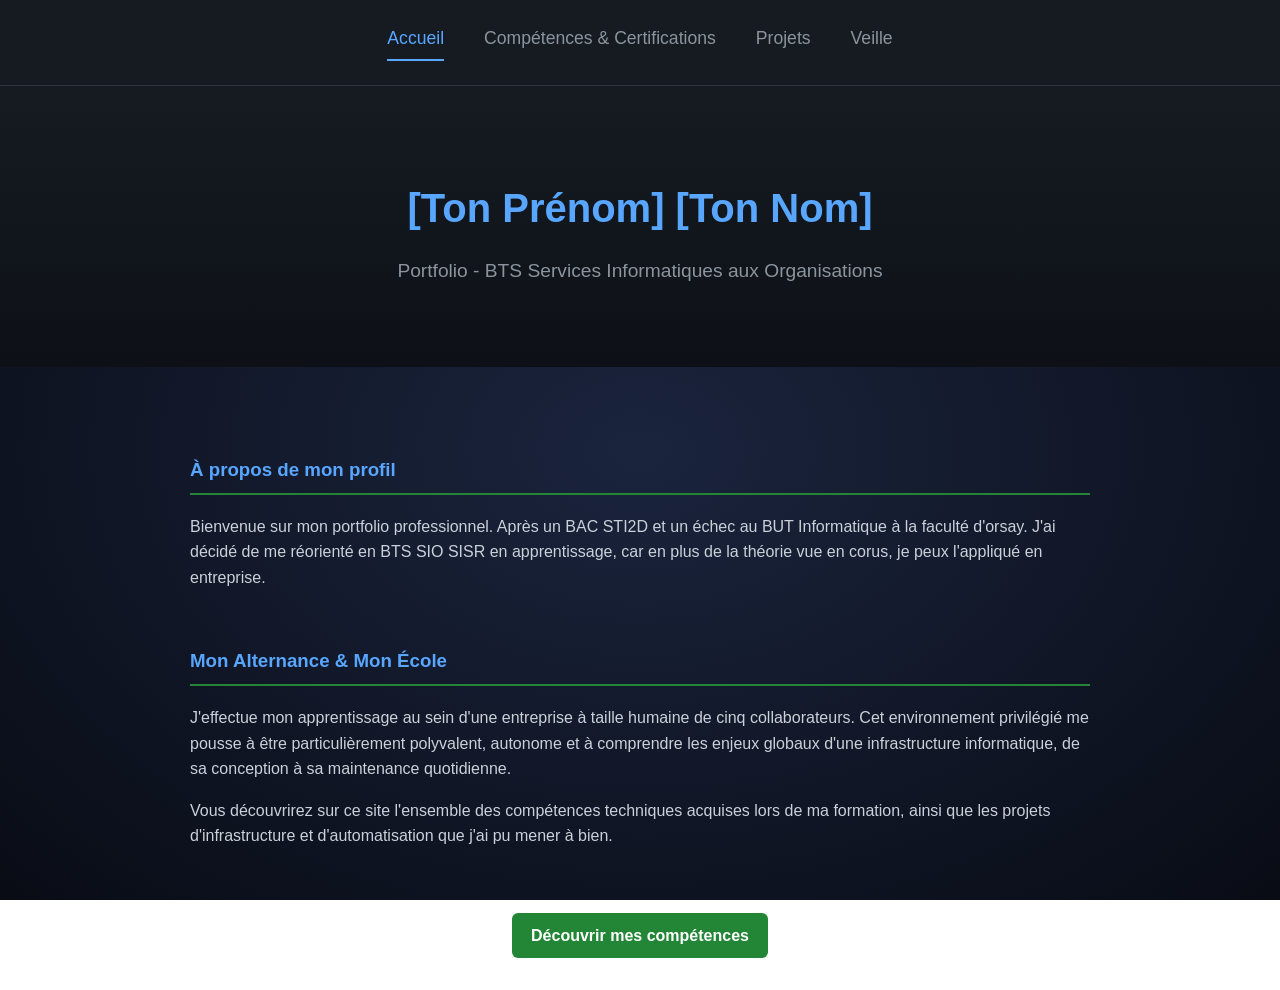
==== index.html @ 795da5ed "Update index.html" ====
<!DOCTYPE html>
<html lang="fr">
<head>
    <meta charset="UTF-8">
    <meta name="viewport" content="width=device-width, initial-scale=1.0">
    <title>Portfolio | Accueil</title>
    <!-- Lien vers notre fameux fichier CSS commun -->
    <link rel="stylesheet" href="style.css">
</head>
<body>

    <!-- LA NOUVELLE BARRE DE NAVIGATION (Multi-pages) -->
    <nav class="navbar">
        <a href="index.html" class="nav-link active">Accueil</a>
        <a href="competences.html" class="nav-link">Compétences & Certifications</a>
        <a href="projets.html" class="nav-link">Projets</a>
        <a href="Veille.html" class="nav-link">Veille</a>
    </nav>

    <header>
        <h1>[Ton Prénom] [Ton Nom]</h1>
        <h2>Portfolio - BTS Services Informatiques aux Organisations</h2>
    </header>

    <div class="container">
        <!-- Présentation globale -->
        <h3 class="section-title">À propos de mon profil</h3>
        <p>
            Bienvenue sur mon portfolio professionnel. Après un BAC STI2D et un échec au BUT Informatique à la faculté d'orsay. J'ai décidé de me réorienté en BTS SIO SISR en apprentissage, car en plus de la théorie vue en corus, je peux l'appliqué en entreprise.
        </p>

        <!-- Contexte d'alternance et école -->
        <h3 class="section-title">Mon Alternance & Mon École</h3>
        <p>
            J'effectue mon apprentissage au sein d'une entreprise à taille humaine de cinq collaborateurs. Cet environnement privilégié me pousse à être particulièrement polyvalent, autonome et à comprendre les enjeux globaux d'une infrastructure informatique, de sa conception à sa maintenance quotidienne. 
        </p>
        <p>
            Vous découvrirez sur ce site l'ensemble des compétences techniques acquises lors de ma formation, ainsi que les projets d'infrastructure et d'automatisation que j'ai pu mener à bien.
        </p>

        <!-- Bouton d'appel à l'action pour guider le visiteur -->
        <div style="text-align: center; margin-top: 3rem;">
            <a href="competences.html" class="btn">Découvrir mes compétences</a>
        </div>
    </div>

</body>
</html>
---- style.css ----
/* Base du thème sombre */
body {
    font-family: 'Segoe UI', Roboto, Helvetica, Arial, sans-serif;
    color: #c9d1d9;
    margin: 0;
    padding: 0;
    line-height: 1.6;
    
    /* 1. Le dégradé noir bleuté (façon interface moderne) + 2. Les étoiles */
    background-image: 
        radial-gradient(ellipse at center, #1a243d 0%, #090c15 100%),
        radial-gradient(white, rgba(255,255,255,.2) 2px, transparent 4px),
        radial-gradient(white, rgba(255,255,255,.15) 1px, transparent 3px),
        radial-gradient(white, rgba(255,255,255,.1) 2px, transparent 4px);
    background-size: 100% 100%, 550px 550px, 350px 350px, 250px 250px;
    background-position: 0 0, 0 0, 40px 60px, 130px 270px;
    
    /* Garde le fond fixe au défilement de la page */
    background-attachment: fixed;
}

/* --- LE MENU DE NAVIGATION --- */
.navbar {
    display: flex;
    justify-content: center;
    flex-wrap: wrap;
    gap: 2.5rem;
    padding: 1.5rem 2rem;
    background-color: #161b22;
    border-bottom: 1px solid #30363d;
    position: sticky;
    top: 0;
    z-index: 1000;
}

.nav-link {
    color: #8b949e;
    text-decoration: none;
    font-size: 1.1rem;
    font-weight: 500;
    padding-bottom: 0.4rem;
    border-bottom: 2px solid transparent;
    transition: color 0.2s, border-bottom 0.2s;
}

.nav-link:hover {
    color: #c9d1d9;
}

.nav-link.active {
    color: #58a6ff;
    border-bottom: 2px solid #58a6ff;
}

/* --- LE RESTE DES STYLES --- */
header {
    text-align: center;
    padding: 4rem 2rem;
    background: linear-gradient(180deg, #161b22 0%, #0d1117 100%);
}

h1 {
    color: #58a6ff;
    font-size: 2.5rem;
    margin-bottom: 0.5rem;
}

h2 {
    color: #8b949e;
    font-size: 1.2rem;
    font-weight: 400;
}

.container {
    max-width: 900px;
    margin: 0 auto;
    padding: 2rem;
}

.section-title {
    color: #58a6ff;
    border-bottom: 2px solid #238636;
    padding-bottom: 0.5rem;
    margin-top: 3.5rem;
}

.grid {
    display: grid;
    grid-template-columns: repeat(auto-fit, minmax(300px, 1fr));
    gap: 1.5rem;
    margin-top: 1.5rem;
}

.card {
    background-color: #161b22;
    border: 1px solid #30363d;
    border-radius: 8px;
    padding: 1.5rem;
    transition: transform 0.2s;
}

.card:hover {
    transform: translateY(-5px);
    border-color: #58a6ff;
    box-shadow: 0 0 15px rgba(88, 166, 255, 0.4); 
}

.btn {
    display: inline-block;
    background-color: #238636;
    color: white;
    text-decoration: none;
    padding: 0.6rem 1.2rem;
    border-radius: 6px;
    font-weight: bold;
    margin-top: 1rem;
}

.btn:hover {
    background-color: #2ea043;
}

.tags {
    display: flex;
    flex-wrap: wrap;
    gap: 0.5rem;
    margin-top: 1rem;
}

.tag {
    background-color: #1f6feb;
    color: white;
    padding: 0.2rem 0.6rem;
    border-radius: 12px;
    font-size: 0.85rem;
}
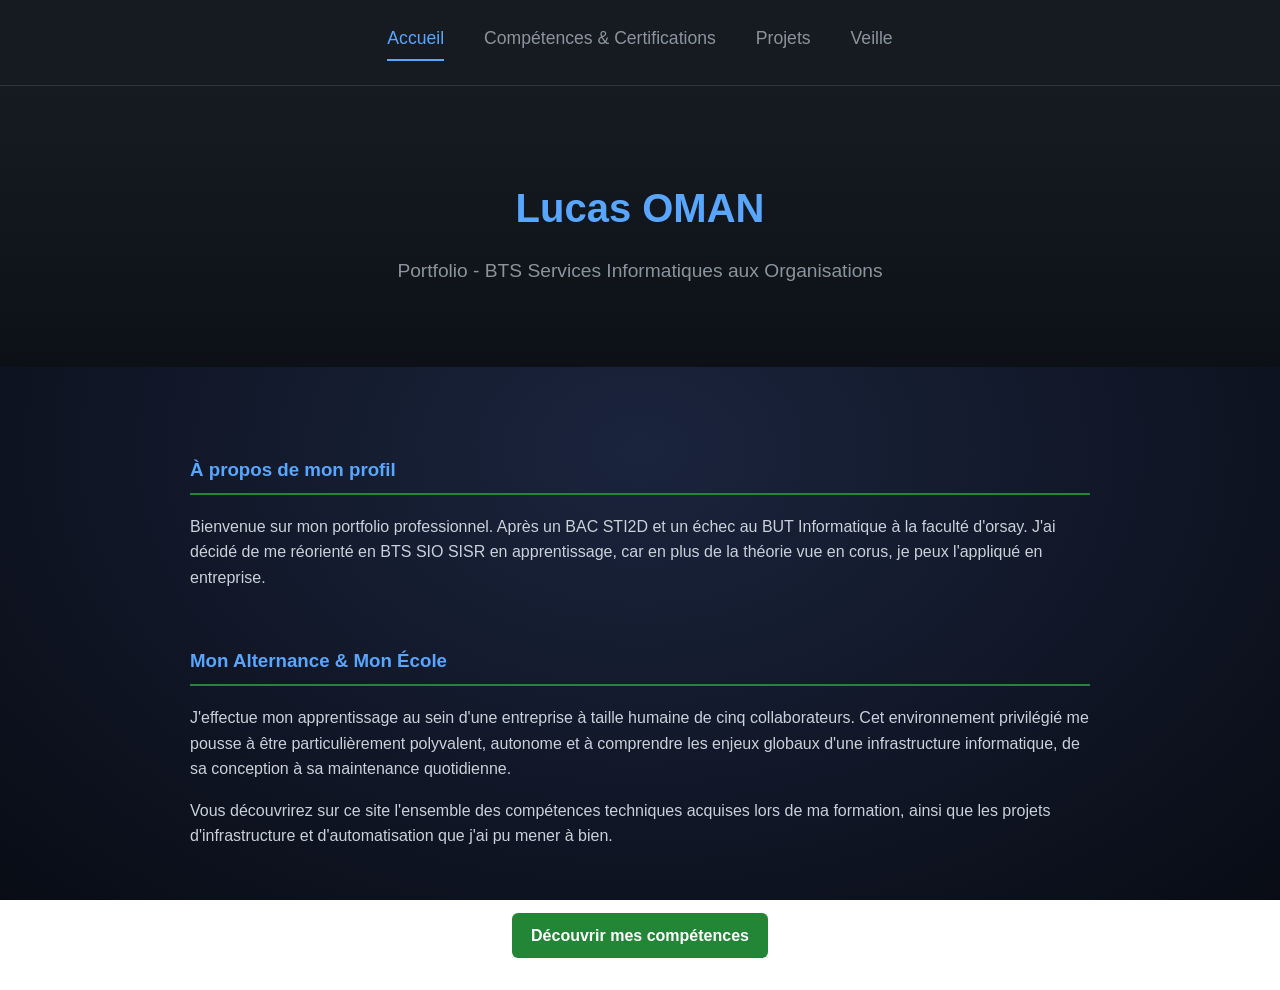
==== commit 455212ce: "Update index.html" ====
--- a/index.html
+++ b/index.html
@@ -18,7 +18,7 @@
     </nav>
 
     <header>
-        <h1>[Ton Prénom] [Ton Nom]</h1>
+        <h1>Lucas OMAN</h1>
         <h2>Portfolio - BTS Services Informatiques aux Organisations</h2>
     </header>
 
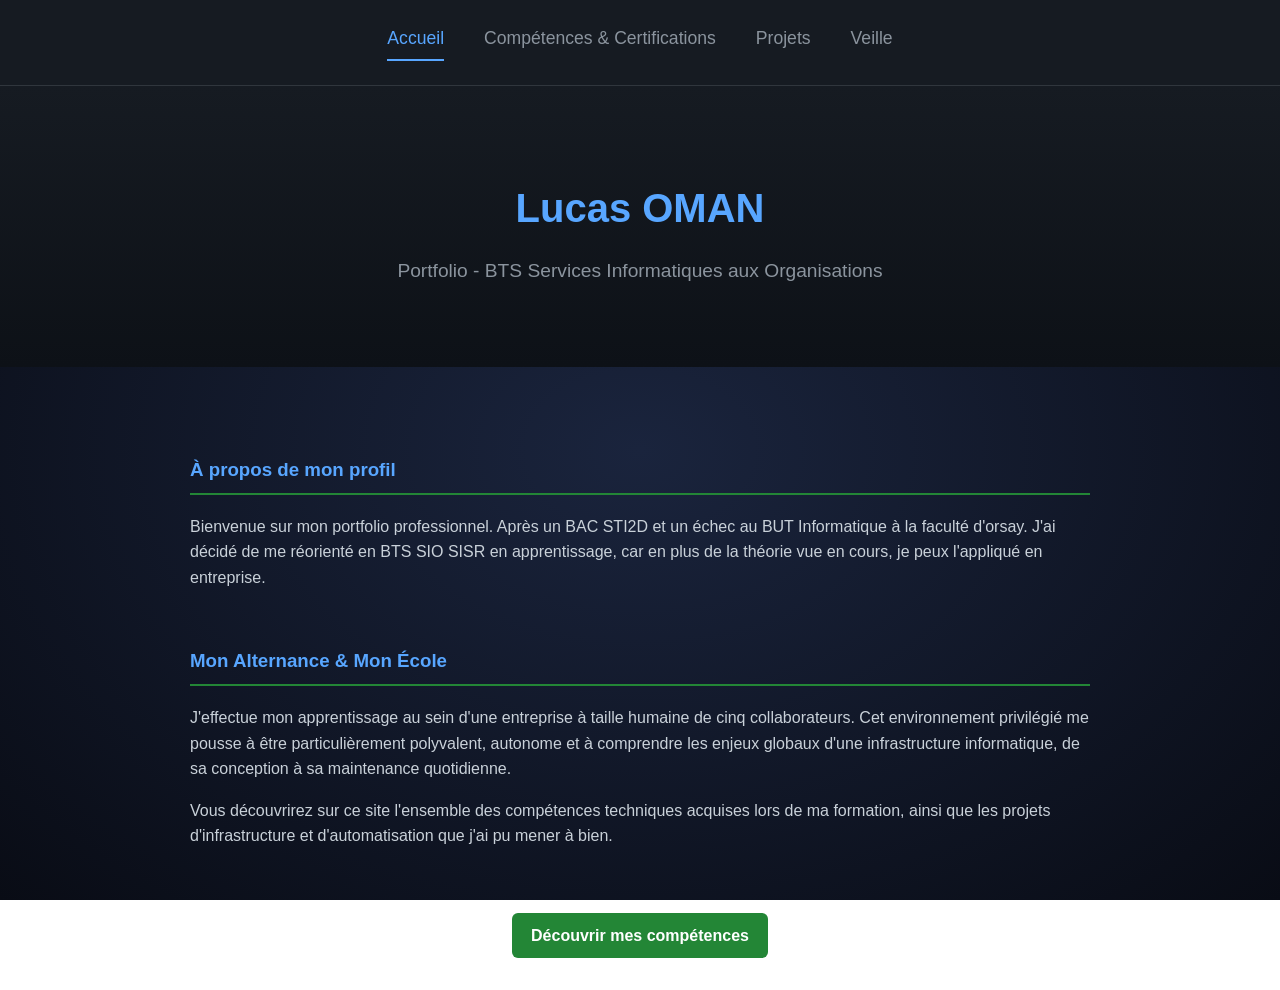
==== commit d55328d8: "Update index.html" ====
--- a/index.html
+++ b/index.html
@@ -26,7 +26,7 @@
         <!-- Présentation globale -->
         <h3 class="section-title">À propos de mon profil</h3>
         <p>
-            Bienvenue sur mon portfolio professionnel. Après un BAC STI2D et un échec au BUT Informatique à la faculté d'orsay. J'ai décidé de me réorienté en BTS SIO SISR en apprentissage, car en plus de la théorie vue en corus, je peux l'appliqué en entreprise.
+            Bienvenue sur mon portfolio professionnel. Après un BAC STI2D et un échec au BUT Informatique à la faculté d'orsay. J'ai décidé de me réorienté en BTS SIO SISR en apprentissage, car en plus de la théorie vue en cours, je peux l'appliqué en entreprise.
         </p>
 
         <!-- Contexte d'alternance et école -->
--- a/style.css
+++ b/style.css
@@ -134,3 +134,10 @@
     border-radius: 12px;
     font-size: 0.85rem;
 }
+.certif-img {
+    width: 100%; /* Prend toute la largeur de la carte */
+    height: auto; /* Garde les bonnes proportions */
+    border-radius: 6px; /* Coins légèrement arrondis */
+    margin-bottom: 1rem; /* Espace sous l'image */
+    border: 1px solid #30363d; /* Petite bordure discrète */
+}
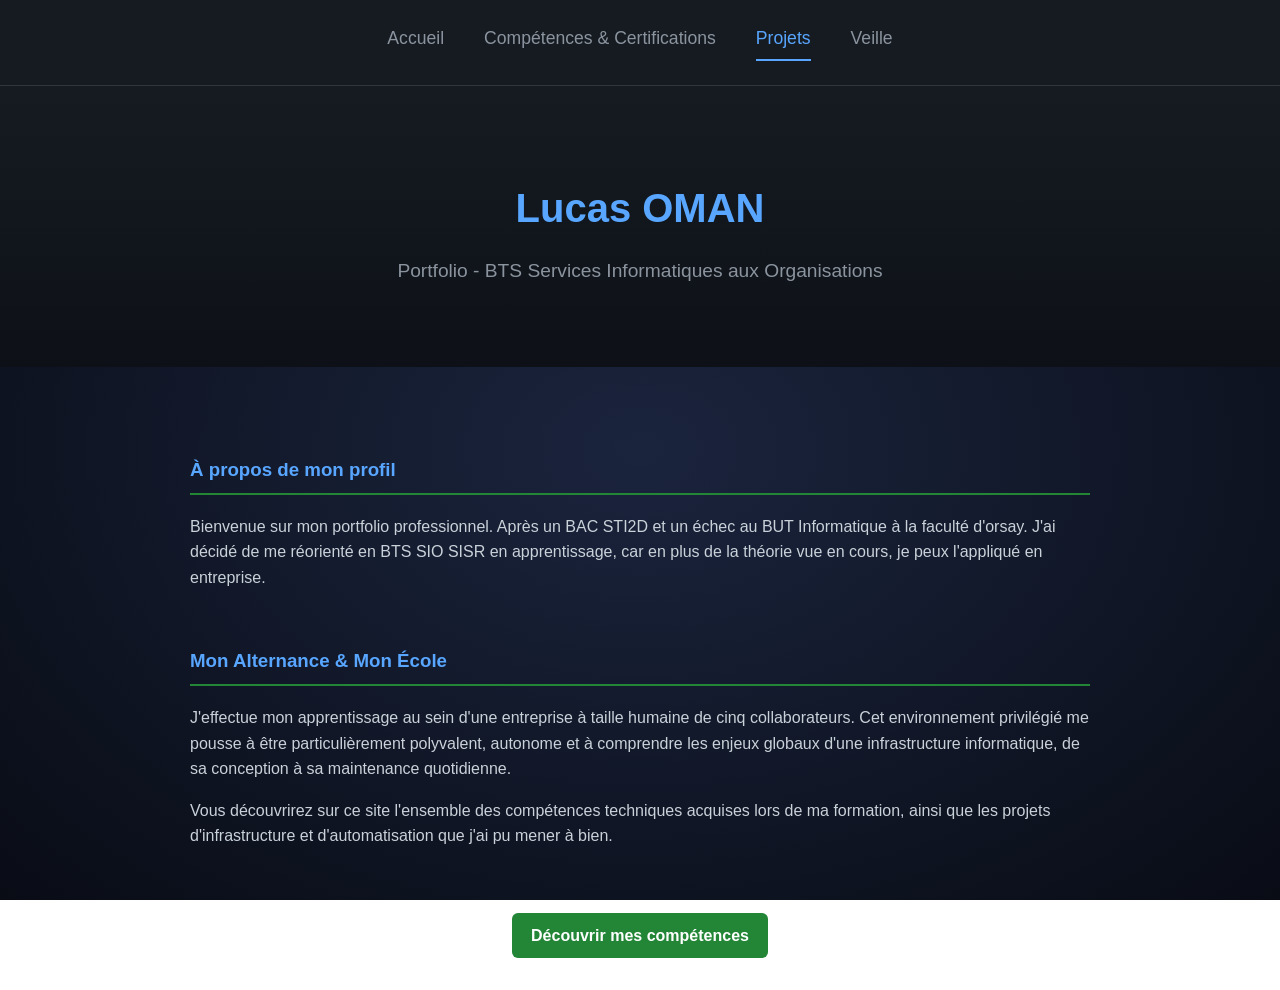
==== commit ddbd7646: "Update index.html" ====
--- a/index.html
+++ b/index.html
@@ -11,9 +11,9 @@
 
     <!-- LA NOUVELLE BARRE DE NAVIGATION (Multi-pages) -->
     <nav class="navbar">
-        <a href="index.html" class="nav-link active">Accueil</a>
+        <a href="index.html" class="nav-link">Accueil</a>
         <a href="competences.html" class="nav-link">Compétences & Certifications</a>
-        <a href="projets.html" class="nav-link">Projets</a>
+        <a href="Projets/projets.html" class="nav-link active">Projets</a>
         <a href="Veille.html" class="nav-link">Veille</a>
     </nav>
 
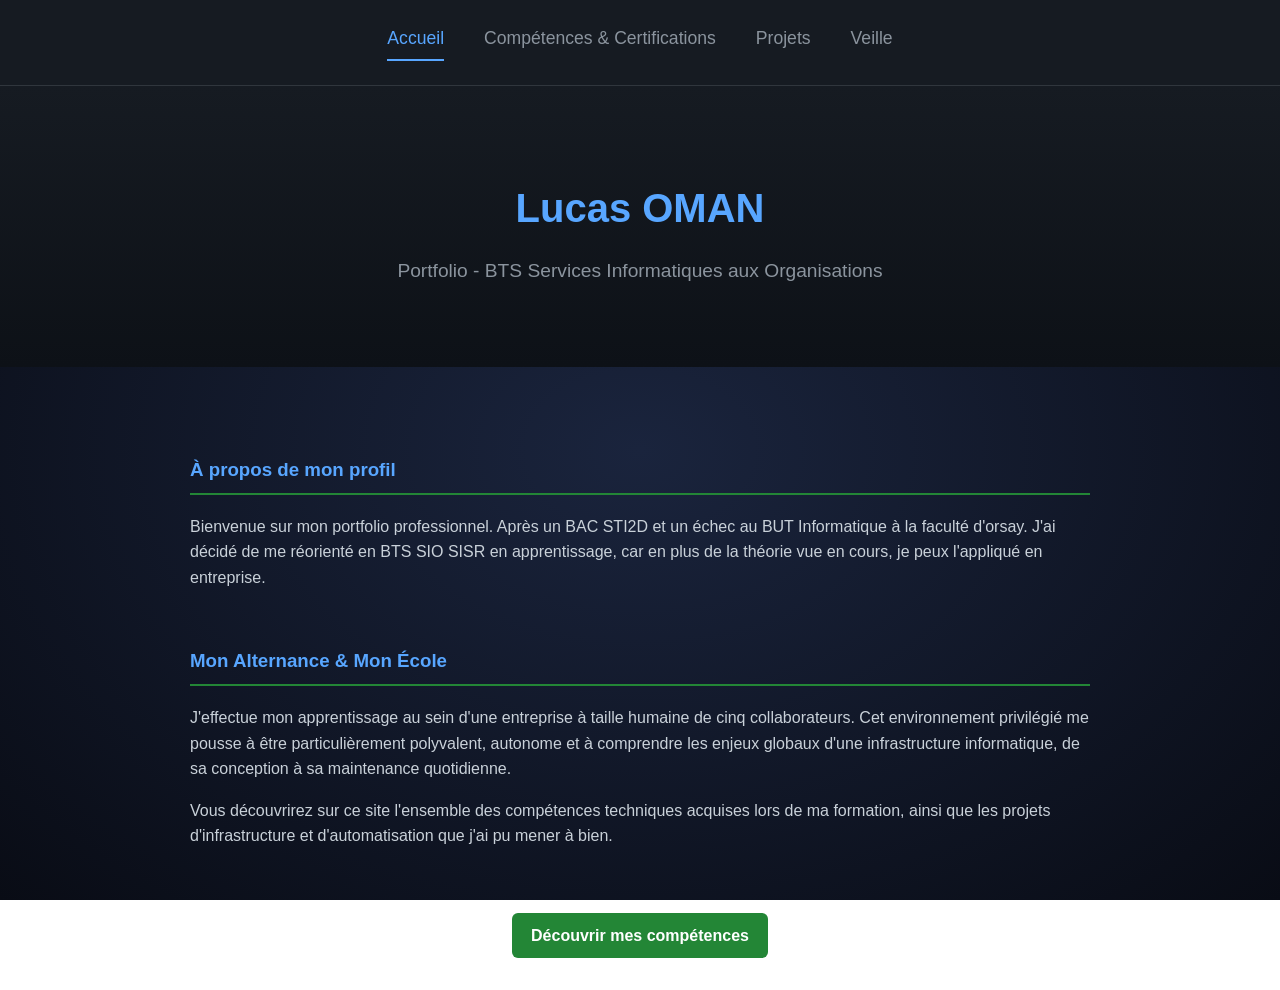
==== commit c50f6521: "Update index.html" ====
--- a/index.html
+++ b/index.html
@@ -11,9 +11,9 @@
 
     <!-- LA NOUVELLE BARRE DE NAVIGATION (Multi-pages) -->
     <nav class="navbar">
-        <a href="index.html" class="nav-link">Accueil</a>
+        <a href="index.html" class="nav-link active">Accueil</a>
         <a href="competences.html" class="nav-link">Compétences & Certifications</a>
-        <a href="Projets/projets.html" class="nav-link active">Projets</a>
+        <a href="projets.html" class="nav-link">Projets</a>
         <a href="Veille.html" class="nav-link">Veille</a>
     </nav>
 
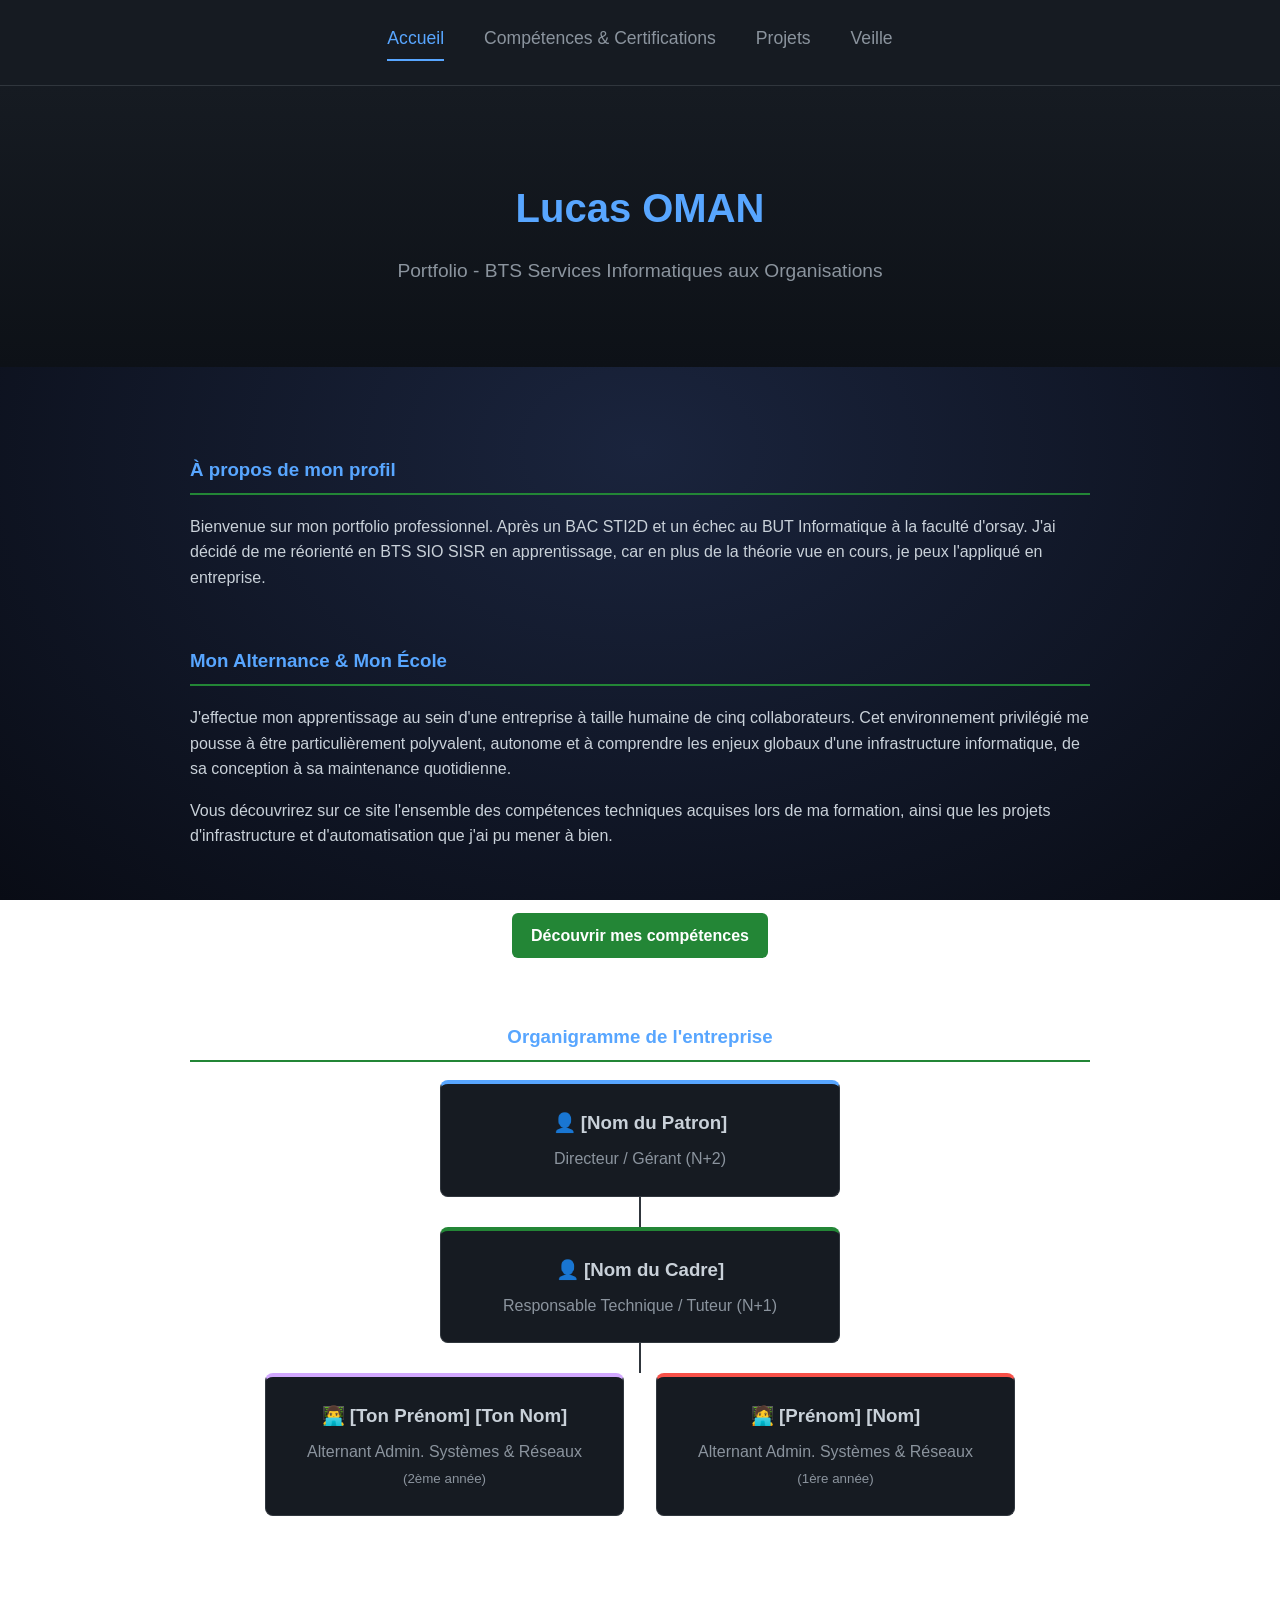
==== commit f5fde1bc: "Add organizational chart section to index.html" ====
--- a/index.html
+++ b/index.html
@@ -41,6 +41,48 @@
         <!-- Bouton d'appel à l'action pour guider le visiteur -->
         <div style="text-align: center; margin-top: 3rem;">
             <a href="competences.html" class="btn">Découvrir mes compétences</a>
+        <!-- ============================== -->
+        <!--          ORGANIGRAMME          -->
+        <!-- ============================== -->
+        <h3 class="section-title" style="margin-top: 4rem;">Organigramme de l'entreprise</h3>
+        
+        <div style="display: flex; flex-direction: column; align-items: center; margin-bottom: 4rem;">
+            
+            <!-- Niveau N+2 : Patron -->
+            <div class="card" style="width: 100%; max-width: 350px; text-align: center; border-top: 4px solid #58a6ff;">
+                <h3 style="margin-top: 0; margin-bottom: 0.5rem; color: #c9d1d9;">👤 [Nom du Patron]</h3>
+                <p style="margin: 0; color: #8b949e;">Directeur / Gérant (N+2)</p>
+            </div>
+
+            <!-- Ligne verticale -->
+            <div style="width: 2px; height: 30px; background-color: #30363d;"></div>
+
+            <!-- Niveau N+1 : Cadre -->
+            <div class="card" style="width: 100%; max-width: 350px; text-align: center; border-top: 4px solid #238636;">
+                <h3 style="margin-top: 0; margin-bottom: 0.5rem; color: #c9d1d9;">👤 [Nom du Cadre]</h3>
+                <p style="margin: 0; color: #8b949e;">Responsable Technique / Tuteur (N+1)</p>
+            </div>
+
+            <!-- Ligne verticale vers les alternants -->
+            <div style="width: 2px; height: 30px; background-color: #30363d;"></div>
+
+            <!-- Niveau N : L'équipe d'alternants -->
+            <div style="display: flex; gap: 2rem; justify-content: center; flex-wrap: wrap; width: 100%; max-width: 750px;">
+                
+                <!-- Moi (2e année) -->
+                <div class="card" style="flex: 1; min-width: 250px; text-align: center; border-top: 4px solid #d2a8ff;">
+                    <h3 style="margin-top: 0; margin-bottom: 0.5rem; color: #c9d1d9;">👨‍💻 [Ton Prénom] [Ton Nom]</h3>
+                    <p style="margin: 0; color: #8b949e;">Alternant Admin. Systèmes & Réseaux<br><small>(2ème année)</small></p>
+                </div>
+
+                <!-- Autre alternant (1re année) -->
+                <div class="card" style="flex: 1; min-width: 250px; text-align: center; border-top: 4px solid #f85149;">
+                    <h3 style="margin-top: 0; margin-bottom: 0.5rem; color: #c9d1d9;">🧑‍💻 [Prénom] [Nom]</h3>
+                    <p style="margin: 0; color: #8b949e;">Alternant Admin. Systèmes & Réseaux<br><small>(1ère année)</small></p>
+                </div>
+                
+            </div>
+        </div>
         </div>
     </div>
 
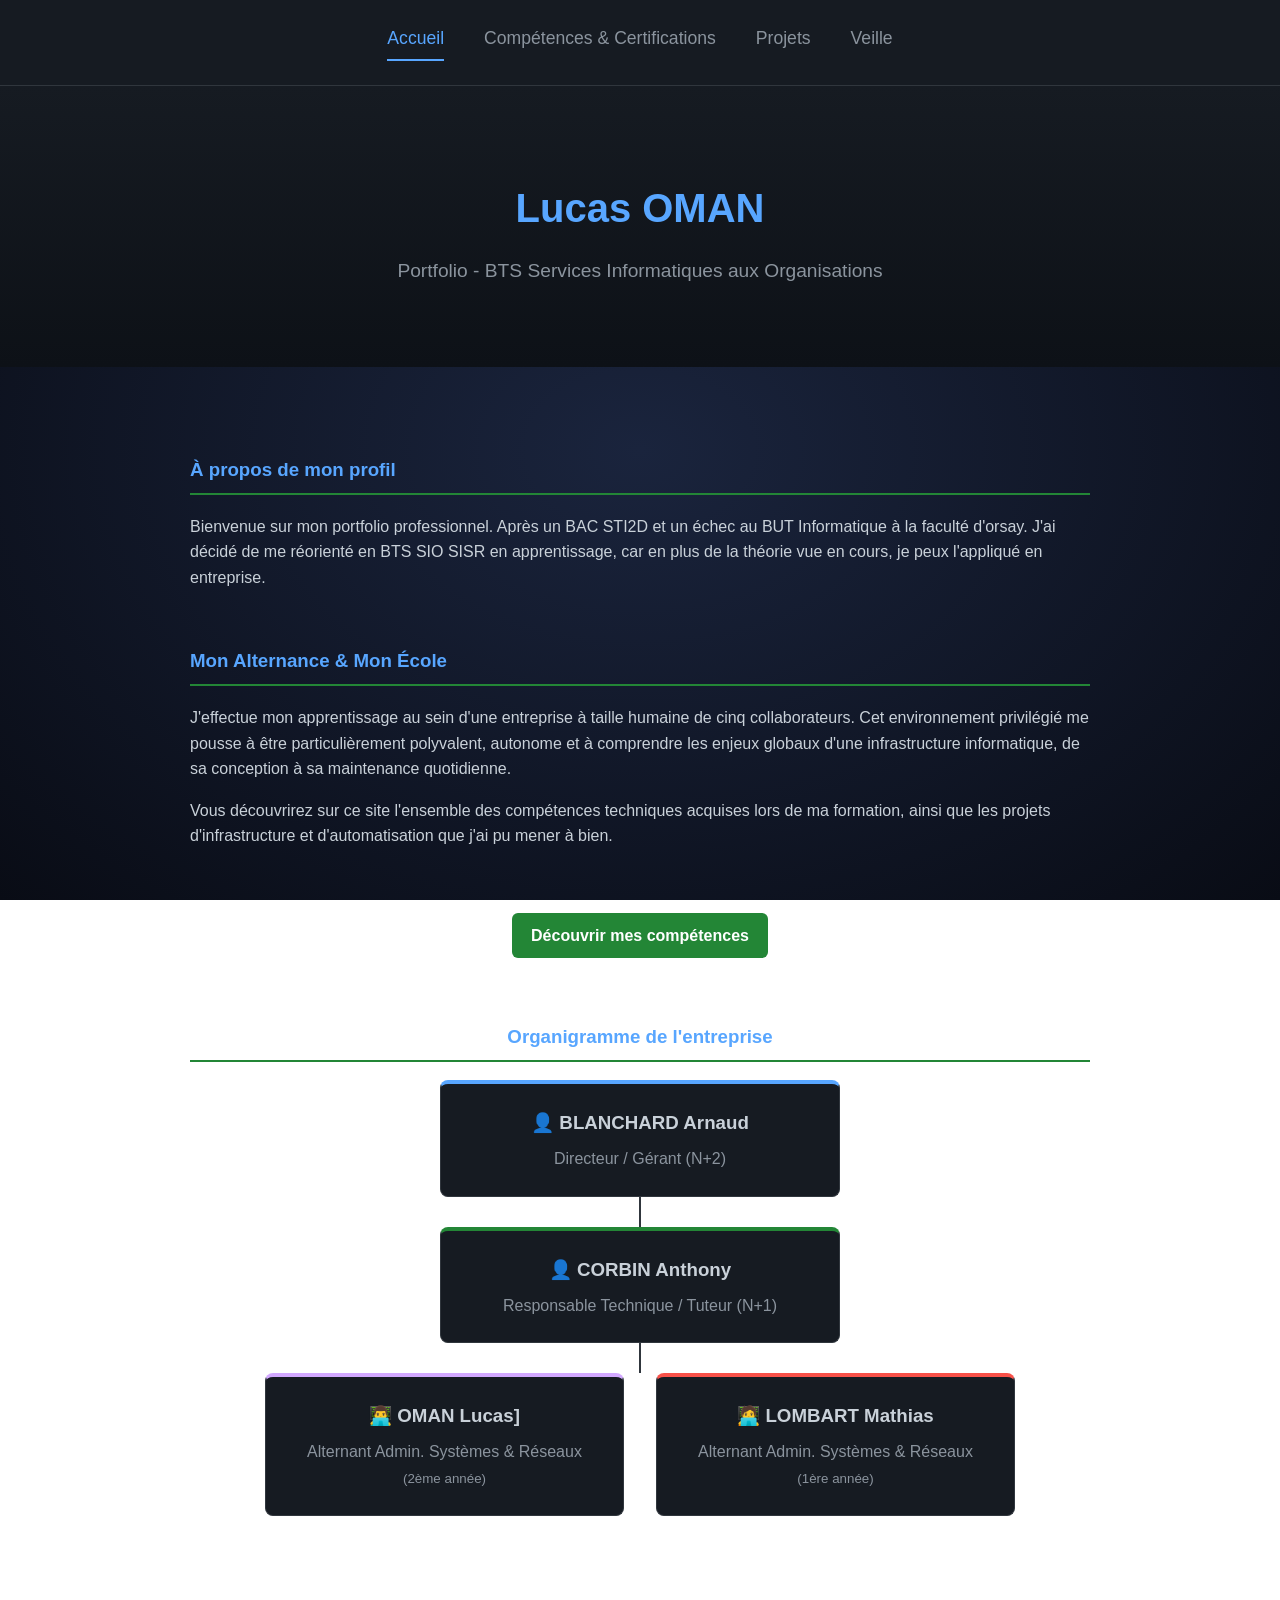
==== commit 09f92e53: "Update names in index.html for team members" ====
--- a/index.html
+++ b/index.html
@@ -50,7 +50,7 @@
             
             <!-- Niveau N+2 : Patron -->
             <div class="card" style="width: 100%; max-width: 350px; text-align: center; border-top: 4px solid #58a6ff;">
-                <h3 style="margin-top: 0; margin-bottom: 0.5rem; color: #c9d1d9;">👤 [Nom du Patron]</h3>
+                <h3 style="margin-top: 0; margin-bottom: 0.5rem; color: #c9d1d9;">👤 BLANCHARD Arnaud</h3>
                 <p style="margin: 0; color: #8b949e;">Directeur / Gérant (N+2)</p>
             </div>
 
@@ -59,7 +59,7 @@
 
             <!-- Niveau N+1 : Cadre -->
             <div class="card" style="width: 100%; max-width: 350px; text-align: center; border-top: 4px solid #238636;">
-                <h3 style="margin-top: 0; margin-bottom: 0.5rem; color: #c9d1d9;">👤 [Nom du Cadre]</h3>
+                <h3 style="margin-top: 0; margin-bottom: 0.5rem; color: #c9d1d9;">👤 CORBIN Anthony</h3>
                 <p style="margin: 0; color: #8b949e;">Responsable Technique / Tuteur (N+1)</p>
             </div>
 
@@ -71,13 +71,13 @@
                 
                 <!-- Moi (2e année) -->
                 <div class="card" style="flex: 1; min-width: 250px; text-align: center; border-top: 4px solid #d2a8ff;">
-                    <h3 style="margin-top: 0; margin-bottom: 0.5rem; color: #c9d1d9;">👨‍💻 [Ton Prénom] [Ton Nom]</h3>
+                    <h3 style="margin-top: 0; margin-bottom: 0.5rem; color: #c9d1d9;">👨‍💻 OMAN Lucas]</h3>
                     <p style="margin: 0; color: #8b949e;">Alternant Admin. Systèmes & Réseaux<br><small>(2ème année)</small></p>
                 </div>
 
                 <!-- Autre alternant (1re année) -->
                 <div class="card" style="flex: 1; min-width: 250px; text-align: center; border-top: 4px solid #f85149;">
-                    <h3 style="margin-top: 0; margin-bottom: 0.5rem; color: #c9d1d9;">🧑‍💻 [Prénom] [Nom]</h3>
+                    <h3 style="margin-top: 0; margin-bottom: 0.5rem; color: #c9d1d9;">🧑‍💻 LOMBART Mathias</h3>
                     <p style="margin: 0; color: #8b949e;">Alternant Admin. Systèmes & Réseaux<br><small>(1ère année)</small></p>
                 </div>
                 
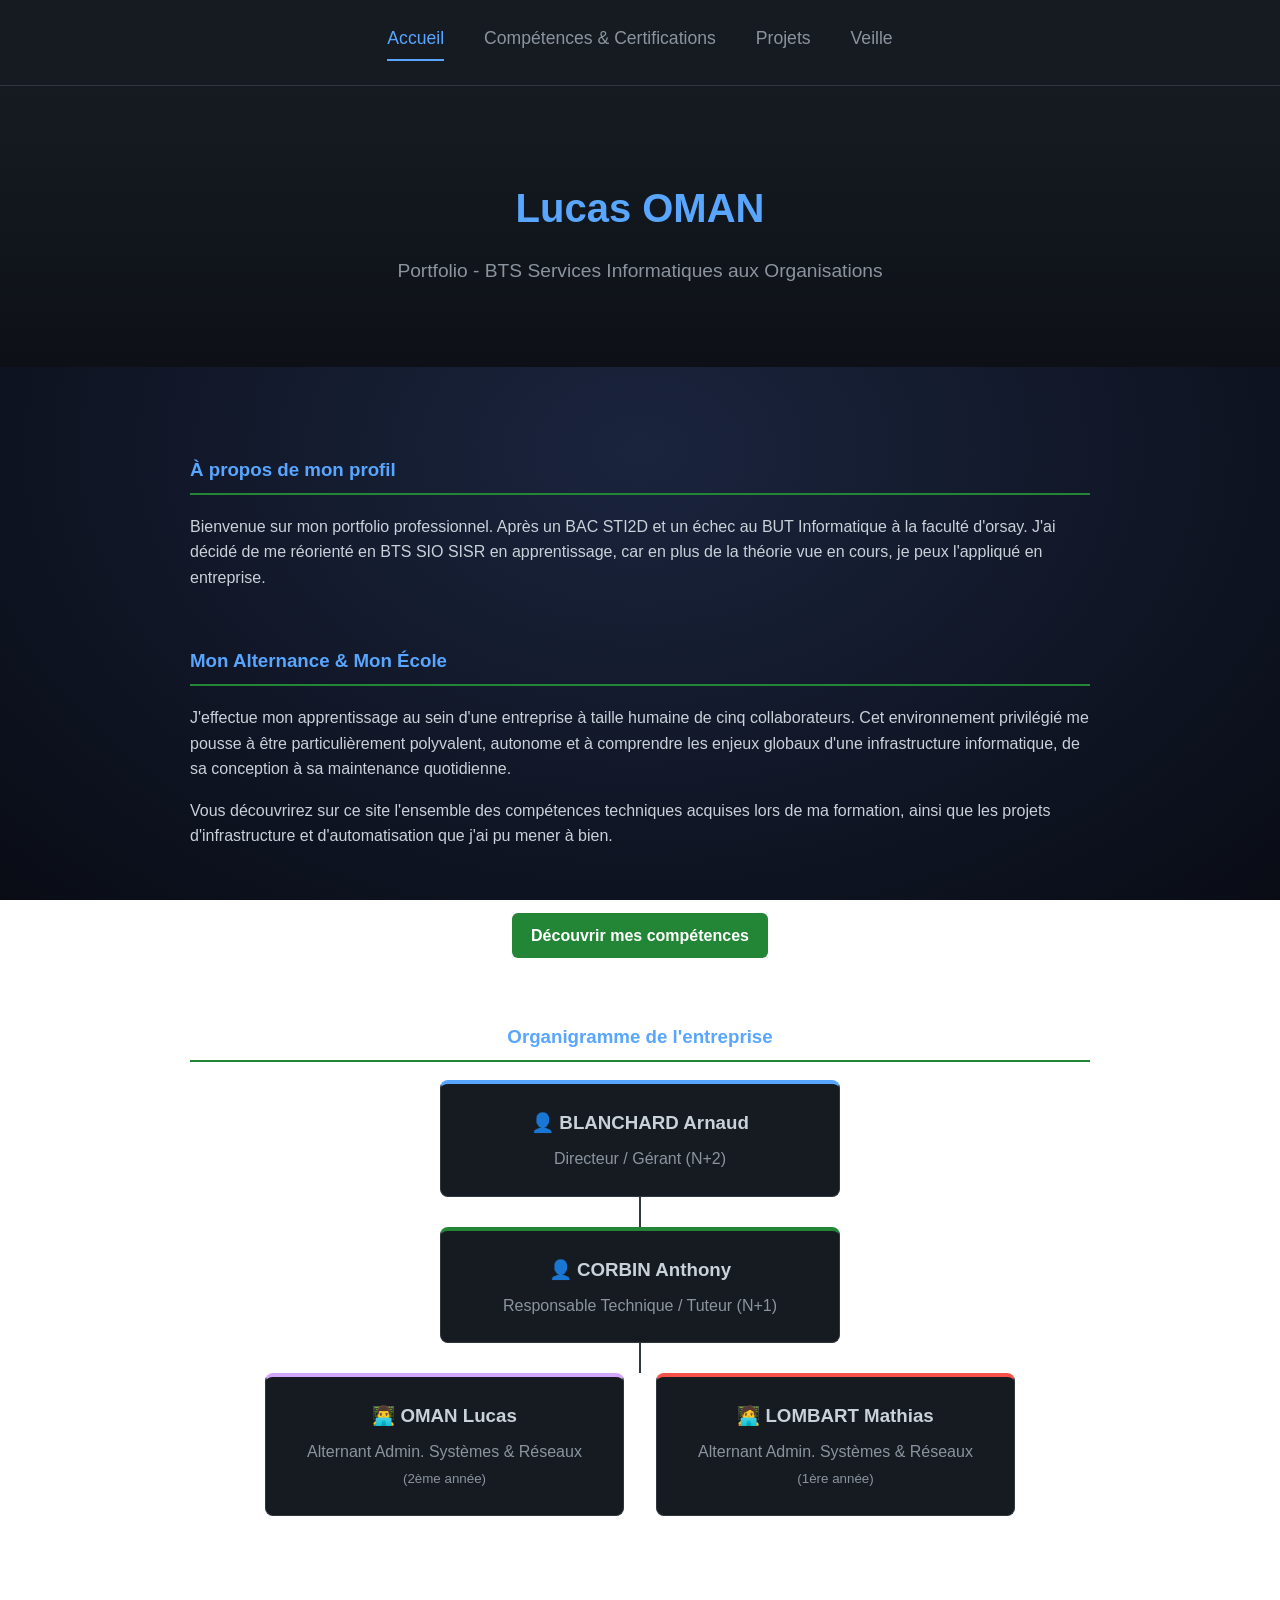
==== commit 870b41f5: "Fix typo in name display for OMAN Lucas" ====
--- a/index.html
+++ b/index.html
@@ -71,7 +71,7 @@
                 
                 <!-- Moi (2e année) -->
                 <div class="card" style="flex: 1; min-width: 250px; text-align: center; border-top: 4px solid #d2a8ff;">
-                    <h3 style="margin-top: 0; margin-bottom: 0.5rem; color: #c9d1d9;">👨‍💻 OMAN Lucas]</h3>
+                    <h3 style="margin-top: 0; margin-bottom: 0.5rem; color: #c9d1d9;">👨‍💻 OMAN Lucas</h3>
                     <p style="margin: 0; color: #8b949e;">Alternant Admin. Systèmes & Réseaux<br><small>(2ème année)</small></p>
                 </div>
 
